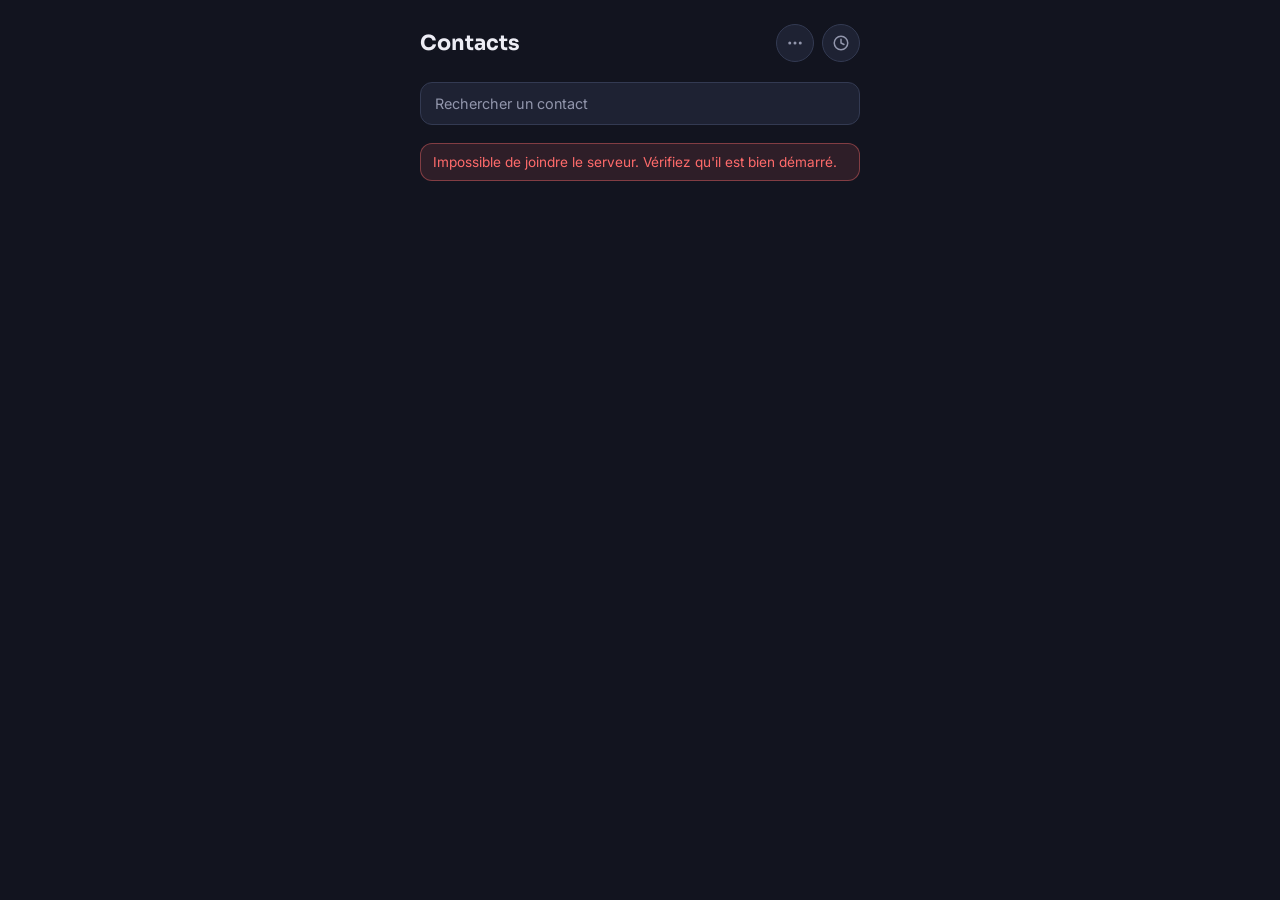
==== pages/contacts.html @ 04de2dee "feat: frontend web Yam — appels audio/vidéo WebRTC (SPA + multi-pages)" ====
<!DOCTYPE html>
<html lang="fr">
<head>
  <meta charset="UTF-8">
  <meta name="viewport" content="width=device-width, initial-scale=1.0">
  <title>Contacts — Appel</title>
  <link rel="preconnect" href="https://fonts.googleapis.com">
  <link href="https://fonts.googleapis.com/css2?family=Sora:wght@700&family=Inter:wght@400;500;600&display=swap" rel="stylesheet">
  <link rel="stylesheet" href="../css/style.css">
</head>
<body class="app-body">
  <div class="app-shell">

    <header class="app-header">
      <span class="app-header-title">Contacts</span>
      <nav class="app-header-actions">
        <a href="dial.html" class="icon-btn" aria-label="Composer" title="Composer">
          <svg viewBox="0 0 24 24" fill="none" stroke="currentColor" stroke-width="2" stroke-linecap="round" stroke-linejoin="round">
            <circle cx="12" cy="12" r="1"/><circle cx="19" cy="12" r="1"/><circle cx="5" cy="12" r="1"/>
          </svg>
        </a>
        <a href="history.html" class="icon-btn" aria-label="Historique" title="Historique">
          <svg viewBox="0 0 24 24" fill="none" stroke="currentColor" stroke-width="2" stroke-linecap="round" stroke-linejoin="round">
            <circle cx="12" cy="12" r="9"/><polyline points="12 7 12 12 16 14"/>
          </svg>
        </a>
      </nav>
    </header>

    <div class="search-bar">
      <input type="search" id="contact-search" placeholder="Rechercher un contact">
    </div>

    <!-- Affiché uniquement si l'appel à l'API échoue -->
    <div id="contacts-error" class="form-error" role="alert"></div>

    <!-- Affiché uniquement si la liste est vide -->
    <p id="contacts-empty" class="empty-state" hidden>Aucun contact pour l'instant.</p>

    <!-- Rempli dynamiquement par contacts.js -->
    <ul id="contacts-list" class="contact-list"></ul>

  </div>

  <script src="https://js.pusher.com/8.4/pusher.min.js"></script>
  <script src="../js/push.js"></script>
  <script src="../js/incoming-call-listener.js"></script>
  <script src="../js/contacts.js"></script>
</body>
</html>
---- css/style.css ----
/* =========================================================
   Design tokens — cohérents sur toutes les pages du projet
   ========================================================= */
:root {
  --color-bg: #12141F;
  --color-surface: #1E2233;
  --color-surface-alt: #262B40;
  --color-border: #333A52;
  --color-text: #EDEDF5;
  --color-text-muted: #9296AC;
  --color-accent: #7C5CFC;
  --color-accent-hover: #6B4CF0;
  --color-accent-soft: rgba(124, 92, 252, 0.18);
  --color-danger: #FF6B6B;
  --font-display: 'Sora', sans-serif;
  --font-body: 'Inter', sans-serif;
  --radius-md: 12px;
  --radius-lg: 20px;
  --shadow-card: 0 20px 60px rgba(0, 0, 0, 0.45);
}

* { box-sizing: border-box; margin: 0; padding: 0; }

body {
  font-family: var(--font-body);
  background: var(--color-bg);
  color: var(--color-text);
  -webkit-font-smoothing: antialiased;
}

/* =========================================================
   Page de connexion / inscription
   ========================================================= */
.login-page {
  min-height: 100vh;
  display: flex;
  align-items: center;
  justify-content: center;
  position: relative;
  overflow: hidden;
  padding: 24px;
}

/* Signature visuelle : ripple évoquant un appel entrant */
.ripple-bg {
  position: absolute;
  inset: 0;
  display: flex;
  align-items: center;
  justify-content: center;
  pointer-events: none;
}
.ripple-bg span {
  position: absolute;
  width: 220px;
  height: 220px;
  border-radius: 50%;
  border: 1px solid var(--color-accent);
  opacity: 0;
  animation: pulse-ring 3.5s ease-out infinite;
}
.ripple-bg span:nth-child(2) { animation-delay: 1.1s; }
.ripple-bg span:nth-child(3) { animation-delay: 2.2s; }

@keyframes pulse-ring {
  0%   { transform: scale(0.8); opacity: 0.5; }
  100% { transform: scale(2.2); opacity: 0; }
}

@media (prefers-reduced-motion: reduce) {
  .ripple-bg span { animation: none; opacity: 0.08; }
}

.auth-card {
  position: relative;
  z-index: 1;
  width: 100%;
  max-width: 380px;
  background: var(--color-surface);
  border: 1px solid var(--color-border);
  border-radius: var(--radius-lg);
  padding: 40px 32px;
  box-shadow: var(--shadow-card);
}

.auth-logo {
  display: flex;
  align-items: center;
  gap: 10px;
  margin-bottom: 8px;
}
.auth-logo-mark {
  width: 40px;
  height: 40px;
  border-radius: 50%;
  background: var(--color-accent-soft);
  display: flex;
  align-items: center;
  justify-content: center;
}
.auth-logo-mark svg { width: 20px; height: 20px; stroke: var(--color-accent); }

.auth-title {
  font-family: var(--font-display);
  font-size: 1.4rem;
  font-weight: 700;
}

.auth-subtitle {
  color: var(--color-text-muted);
  font-size: 0.9rem;
  margin-bottom: 28px;
  line-height: 1.4;
}

.field { margin-bottom: 18px; }
.field label {
  display: block;
  font-size: 0.8rem;
  color: var(--color-text-muted);
  margin-bottom: 6px;
}
.field input {
  width: 100%;
  padding: 12px 14px;
  background: var(--color-surface-alt);
  border: 1px solid var(--color-border);
  border-radius: var(--radius-md);
  color: var(--color-text);
  font-family: var(--font-body);
  font-size: 0.95rem;
  transition: border-color 0.15s ease;
}
.field input:focus { outline: none; border-color: var(--color-accent); }
.field input:focus-visible { outline: 2px solid var(--color-accent); outline-offset: 2px; }

.btn-primary {
  width: 100%;
  padding: 13px;
  background: var(--color-accent);
  border: none;
  border-radius: var(--radius-md);
  color: #fff;
  font-family: var(--font-body);
  font-weight: 600;
  font-size: 0.95rem;
  cursor: pointer;
  transition: transform 0.1s ease, background 0.15s ease;
}
.btn-primary:hover { background: var(--color-accent-hover); }
.btn-primary:active { transform: scale(0.98); }
.btn-primary:focus-visible { outline: 2px solid #fff; outline-offset: 2px; }

.auth-footer {
  margin-top: 22px;
  text-align: center;
  font-size: 0.85rem;
  color: var(--color-text-muted);
}
.auth-footer a { color: var(--color-accent); text-decoration: none; font-weight: 600; }
.auth-footer a:hover { text-decoration: underline; }

.form-error {
  display: none;
  background: rgba(255, 107, 107, 0.12);
  border: 1px solid rgba(255, 107, 107, 0.4);
  color: var(--color-danger);
  font-size: 0.85rem;
  padding: 10px 12px;
  border-radius: var(--radius-md);
  margin-bottom: 18px;
}
.form-error.visible { display: block; }

@media (max-width: 420px) {
  .auth-card { padding: 32px 22px; }
}

/* =========================================================
   Coquille d'application (contacts, historique, composition...)
   ========================================================= */
:root {
  --color-online: #34D399;
}

.app-body { background: var(--color-bg); }

.app-shell {
  max-width: 480px;
  margin: 0 auto;
  padding: 24px 20px 40px;
  min-height: 100vh;
}

.app-header {
  display: flex;
  align-items: center;
  justify-content: space-between;
  margin-bottom: 20px;
}

.app-header-title {
  font-family: var(--font-display);
  font-size: 1.3rem;
  font-weight: 700;
}

.app-header-actions {
  display: flex;
  gap: 8px;
}

.icon-btn {
  width: 38px;
  height: 38px;
  border-radius: 50%;
  background: var(--color-surface);
  border: 1px solid var(--color-border);
  display: flex;
  align-items: center;
  justify-content: center;
  color: var(--color-text-muted);
  text-decoration: none;
  cursor: pointer;
  transition: background 0.15s ease, color 0.15s ease, border-color 0.15s ease;
}
.icon-btn svg { width: 18px; height: 18px; }
.icon-btn:hover {
  background: var(--color-accent-soft);
  border-color: var(--color-accent);
  color: var(--color-accent);
}
.icon-btn:focus-visible { outline: 2px solid var(--color-accent); outline-offset: 2px; }

.search-bar { margin-bottom: 18px; }
.search-bar input {
  width: 100%;
  padding: 12px 14px;
  background: var(--color-surface);
  border: 1px solid var(--color-border);
  border-radius: var(--radius-md);
  color: var(--color-text);
  font-family: var(--font-body);
  font-size: 0.9rem;
}
.search-bar input:focus { outline: none; border-color: var(--color-accent); }
.search-bar input::placeholder { color: var(--color-text-muted); }

.empty-state {
  text-align: center;
  color: var(--color-text-muted);
  font-size: 0.9rem;
  padding: 40px 0;
}

.contact-list { list-style: none; display: flex; flex-direction: column; gap: 6px; }

.contact-item {
  display: flex;
  align-items: center;
  gap: 14px;
  padding: 12px;
  border-radius: var(--radius-md);
  transition: background 0.15s ease;
}
.contact-item:hover { background: var(--color-surface); }

.contact-avatar {
  width: 42px;
  height: 42px;
  border-radius: 50%;
  background: var(--color-accent-soft);
  color: var(--color-accent);
  font-family: var(--font-display);
  font-weight: 700;
  display: flex;
  align-items: center;
  justify-content: center;
  flex-shrink: 0;
}

.contact-info {
  display: flex;
  flex-direction: column;
  gap: 3px;
  flex: 1;
  min-width: 0;
}
.contact-name {
  font-weight: 600;
  font-size: 0.95rem;
  white-space: nowrap;
  overflow: hidden;
  text-overflow: ellipsis;
}
.contact-status {
  display: flex;
  align-items: center;
  gap: 6px;
  font-size: 0.8rem;
  color: var(--color-text-muted);
}
.status-dot {
  width: 7px;
  height: 7px;
  border-radius: 50%;
  background: var(--color-text-muted);
}
.status-dot.online { background: var(--color-online); }
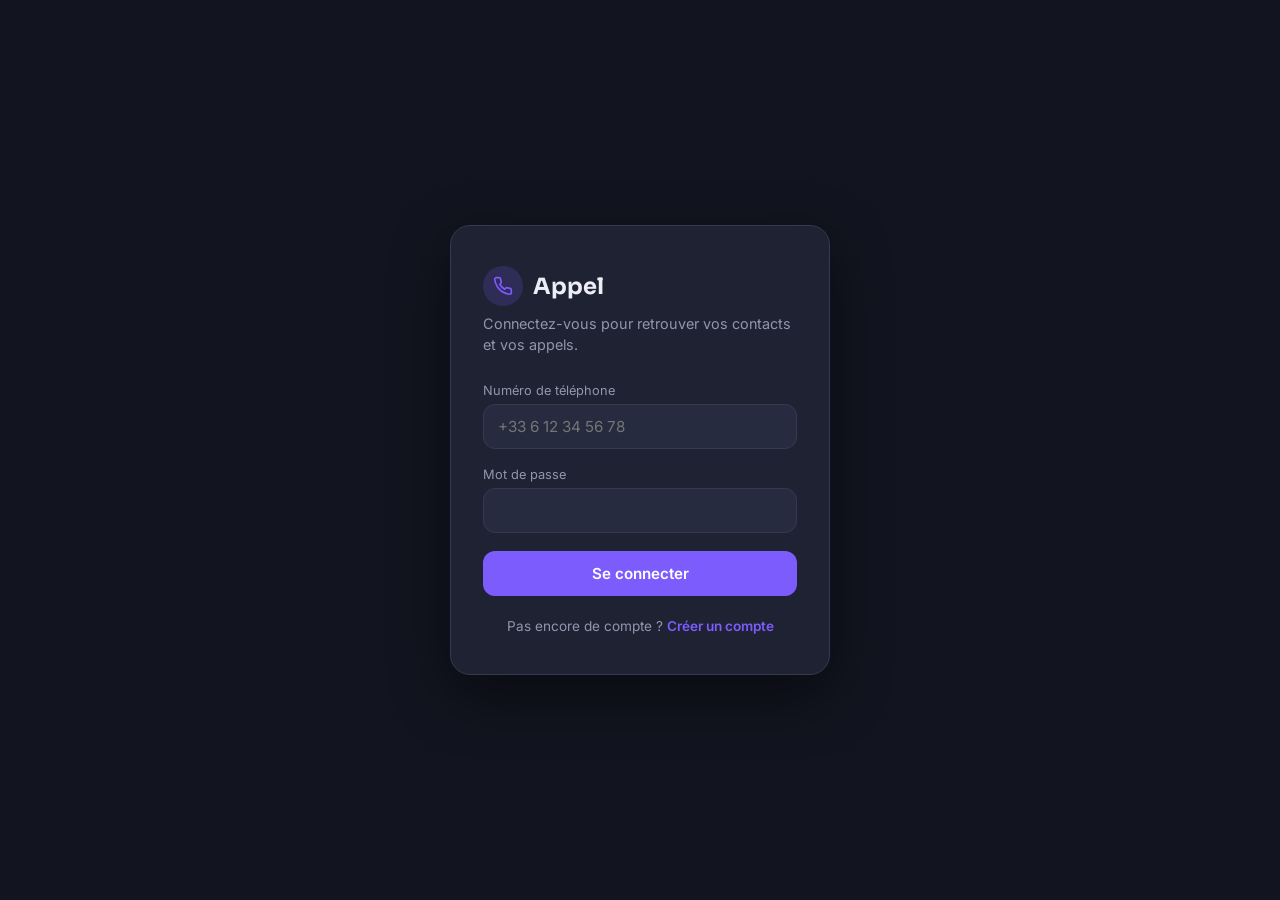
==== commit 99e5d9ee: "feat: synchronisation web/mobile — SPA complète, config Firebase centralisée, push - SPA (spa-auth, " ====
--- a/pages/contacts.html
+++ b/pages/contacts.html
@@ -24,6 +24,13 @@
             <circle cx="12" cy="12" r="9"/><polyline points="12 7 12 12 16 14"/>
           </svg>
         </a>
+        <button id="btn-logout" class="icon-btn" aria-label="Se déconnecter" title="Se déconnecter">
+          <svg viewBox="0 0 24 24" fill="none" stroke="currentColor" stroke-width="2" stroke-linecap="round" stroke-linejoin="round">
+            <path d="M9 21H5a2 2 0 0 1-2-2V5a2 2 0 0 1 2-2h4"/>
+            <polyline points="16 17 21 12 16 7"/>
+            <line x1="21" y1="12" x2="9" y2="12"/>
+          </svg>
+        </button>
       </nav>
     </header>
 
@@ -45,6 +52,13 @@
   <script src="https://js.pusher.com/8.4/pusher.min.js"></script>
   <script src="../js/push.js"></script>
   <script src="../js/incoming-call-listener.js"></script>
+  <script src="../js/auth.js"></script>
   <script src="../js/contacts.js"></script>
+  <script>
+    document.addEventListener("DOMContentLoaded", () => {
+      const btn = document.getElementById("btn-logout");
+      if (btn) btn.addEventListener("click", () => logout());
+    });
+  </script>
 </body>
 </html>
